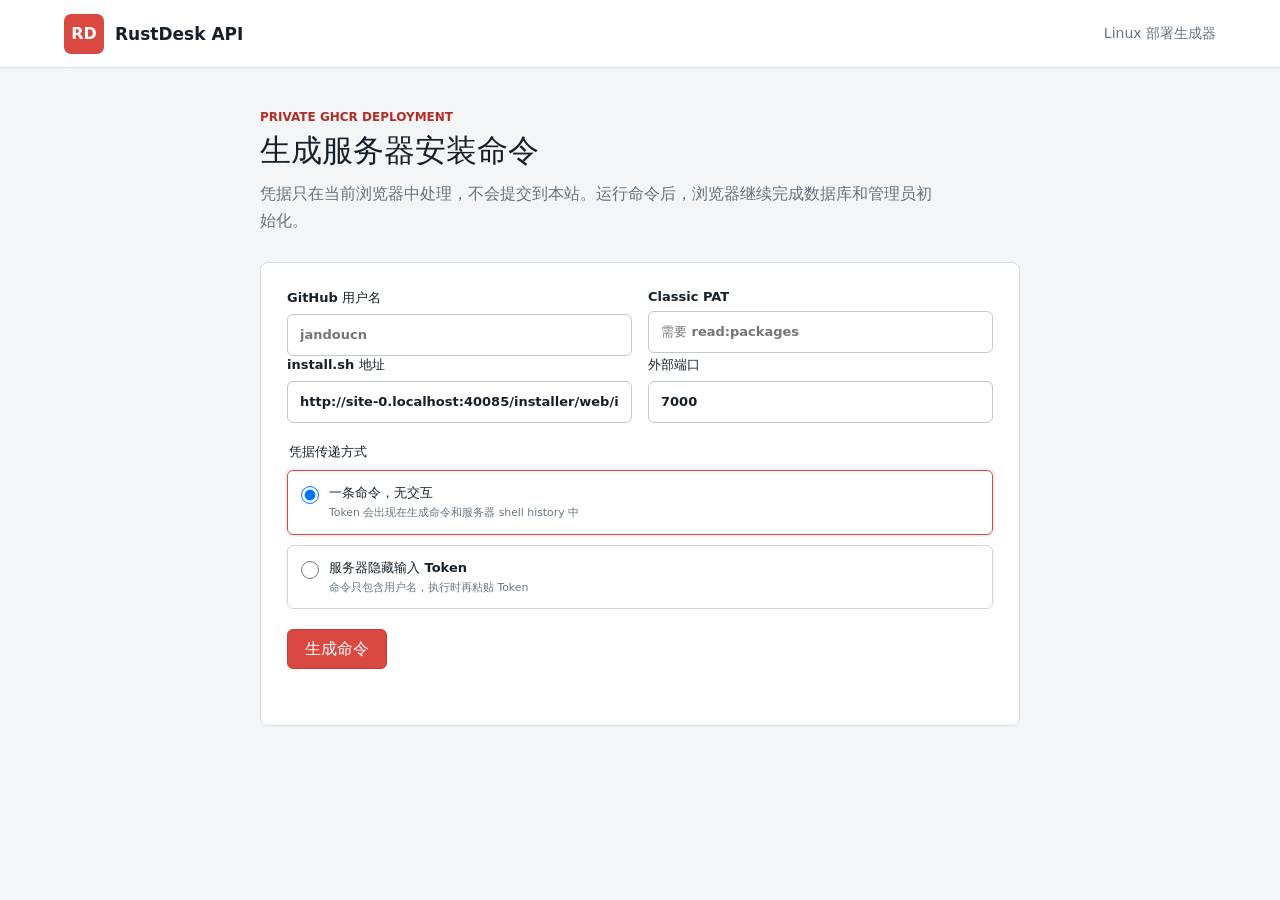
==== installer/web/index.html @ 16efbc1f "feat: 增加网页初始化与私有 GHCR 部署" ====
<!doctype html>
<html lang="zh-CN">
<head>
  <meta charset="utf-8">
  <meta name="viewport" content="width=device-width,initial-scale=1">
  <title>RustDesk API 部署命令</title>
  <link rel="stylesheet" href="./style.css">
</head>
<body>
  <header class="topbar">
    <div class="brand"><span>RD</span><strong>RustDesk API</strong></div>
    <p>Linux 部署生成器</p>
  </header>
  <main>
    <section class="intro">
      <p class="eyebrow">Private GHCR deployment</p>
      <h1>生成服务器安装命令</h1>
      <p>凭据只在当前浏览器中处理，不会提交到本站。运行命令后，浏览器继续完成数据库和管理员初始化。</p>
    </section>
    <form id="command-form" novalidate>
      <div class="field-row">
        <label>GitHub 用户名<input name="username" autocomplete="username" required maxlength="39" placeholder="jandoucn"></label>
        <label>Classic PAT<input name="token" type="password" autocomplete="off" required placeholder="需要 read:packages"></label>
      </div>
      <div class="field-row secondary-fields">
        <label>install.sh 地址<input name="script_url" type="url" required></label>
        <label>外部端口<input name="port" type="number" value="7000" min="1" max="65535" inputmode="numeric" required></label>
      </div>
      <fieldset>
        <legend>凭据传递方式</legend>
        <label class="option"><input type="radio" name="mode" value="embedded" checked><span><strong>一条命令，无交互</strong><small>Token 会出现在生成命令和服务器 shell history 中</small></span></label>
        <label class="option"><input type="radio" name="mode" value="prompt"><span><strong>服务器隐藏输入 Token</strong><small>命令只包含用户名，执行时再粘贴 Token</small></span></label>
      </fieldset>
      <button type="submit">生成命令</button>
      <p id="form-error" class="error" role="alert"></p>
    </form>
    <section id="result" class="result" hidden>
      <div class="result-head"><h2>在 Linux 服务器执行</h2><button id="copy" type="button">复制</button></div>
      <pre><code id="command"></code></pre>
      <p id="history-warning" class="warning">执行成功后建议从 shell history 删除这一条命令。</p>
      <ol>
        <li>命令自动安装或启动 Docker，并登录私有 GHCR。</li>
        <li>打开命令输出的 <code>/setup</code> 地址。</li>
        <li>选择 SQLite、自动创建 MySQL 8.4，或连接已有 MySQL。</li>
      </ol>
    </section>
  </main>
  <script src="./app.js"></script>
</body>
</html>
---- installer/web/style.css ----
:root{font-family:Inter,ui-sans-serif,system-ui,-apple-system,BlinkMacSystemFont,"Segoe UI",sans-serif;color:#17202a;background:#f3f5f6;font-synthesis:none}*{box-sizing:border-box}body{margin:0;min-width:320px}button,input{font:inherit;letter-spacing:0}.topbar{min-height:68px;padding:12px clamp(18px,5vw,64px);display:flex;align-items:center;justify-content:space-between;border-bottom:1px solid #dce2e6;background:#fff}.topbar p{margin:0;color:#66737d;font-size:14px}.brand{display:flex;align-items:center;gap:11px}.brand span{display:grid;place-items:center;width:40px;height:40px;border-radius:7px;background:#d94841;color:#fff;font-weight:800}.brand strong{font-size:17px}main{width:min(760px,calc(100% - 32px));margin:42px auto 64px}.intro{margin-bottom:28px}.eyebrow{margin:0 0 8px;color:#b32e29;font-size:12px;font-weight:800;text-transform:uppercase}.intro h1{margin:0;font-size:31px;line-height:1.2;letter-spacing:0}.intro>p:last-child{max-width:680px;margin:12px 0 0;color:#64727d;line-height:1.65}form{padding:26px;border:1px solid #d5dde2;border-radius:8px;background:#fff}.field-row{display:grid;grid-template-columns:1fr 1fr;gap:16px}label,legend{font-size:13px;font-weight:700}label>input{display:block;width:100%;height:42px;margin-top:7px;padding:0 12px;border:1px solid #bdc8d0;border-radius:6px;color:#17202a;background:#fff}input:focus{outline:3px solid rgba(23,107,135,.18);border-color:#176b87}form>label{display:block;margin-top:17px}fieldset{display:grid;gap:10px;margin:20px 0;padding:0;border:0}legend{margin-bottom:9px}.option{display:flex;align-items:flex-start;gap:10px;padding:13px;border:1px solid #ccd5dc;border-radius:6px;cursor:pointer}.option:has(input:checked){border-color:#d94841;box-shadow:0 0 0 2px rgba(217,72,65,.08)}.option input{width:18px;height:18px;margin:2px 0 0}.option span,.option strong,.option small{display:block}.option small{margin-top:3px;color:#67757f;font-weight:400;line-height:1.45}button{min-height:40px;padding:0 17px;border:1px solid #c63d37;border-radius:6px;background:#d94841;color:#fff;cursor:pointer;font-weight:750}button:focus-visible{outline:3px solid rgba(23,107,135,.25);outline-offset:2px}.error{min-height:20px;margin:10px 0 0;color:#b42318;font-weight:700}.result{margin-top:22px;padding:24px;border:1px solid #d5dde2;border-radius:8px;background:#fff}.result-head{display:flex;align-items:center;justify-content:space-between;gap:16px}.result h2{margin:0;font-size:19px}.result button{border-color:#176b87;background:#176b87}pre{margin:16px 0 12px;padding:16px;overflow:auto;border-radius:6px;background:#17202a;color:#f7f9fa;line-height:1.55;white-space:pre-wrap;overflow-wrap:anywhere}.warning{padding:11px 13px;border-left:3px solid #b7791f;background:#fff8e6;color:#694b16}.result ol{margin:18px 0 0;padding-left:22px;color:#4e5c66;line-height:1.8}.result code{font-size:13px}@media(max-width:620px){.topbar{align-items:flex-start;flex-direction:column;gap:8px}.topbar p{padding-left:51px}main{margin-top:28px}.intro h1{font-size:26px}.field-row{grid-template-columns:1fr}form,.result{padding:18px}.result-head{align-items:flex-start;flex-direction:column}.result-head button{width:100%}}
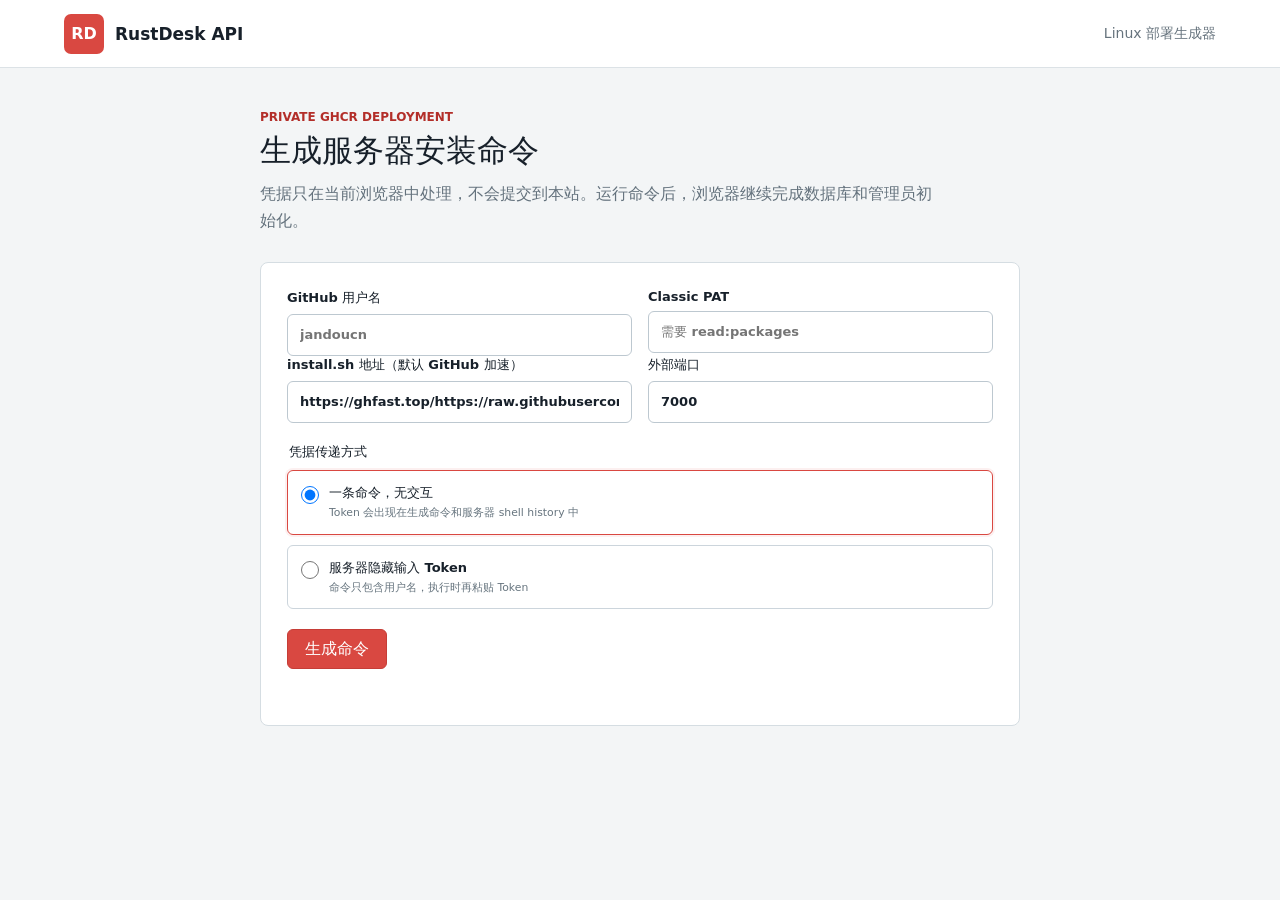
==== commit f0deb1b3: "feat: 增加国内下载与 MySQL 镜像加速" ====
--- a/installer/web/index.html
+++ b/installer/web/index.html
@@ -23,7 +23,7 @@
         <label>Classic PAT<input name="token" type="password" autocomplete="off" required placeholder="需要 read:packages"></label>
       </div>
       <div class="field-row secondary-fields">
-        <label>install.sh 地址<input name="script_url" type="url" required></label>
+        <label>install.sh 地址（默认 GitHub 加速）<input name="script_url" type="url" required></label>
         <label>外部端口<input name="port" type="number" value="7000" min="1" max="65535" inputmode="numeric" required></label>
       </div>
       <fieldset>
@@ -39,7 +39,7 @@
       <pre><code id="command"></code></pre>
       <p id="history-warning" class="warning">执行成功后建议从 shell history 删除这一条命令。</p>
       <ol>
-        <li>命令自动安装或启动 Docker，并登录私有 GHCR。</li>
+        <li>脚本经 ghfast.top 下载并校验 SHA-256，然后登录私有 GHCR。</li>
         <li>打开命令输出的 <code>/setup</code> 地址。</li>
         <li>选择 SQLite、自动创建 MySQL 8.4，或连接已有 MySQL。</li>
       </ol>
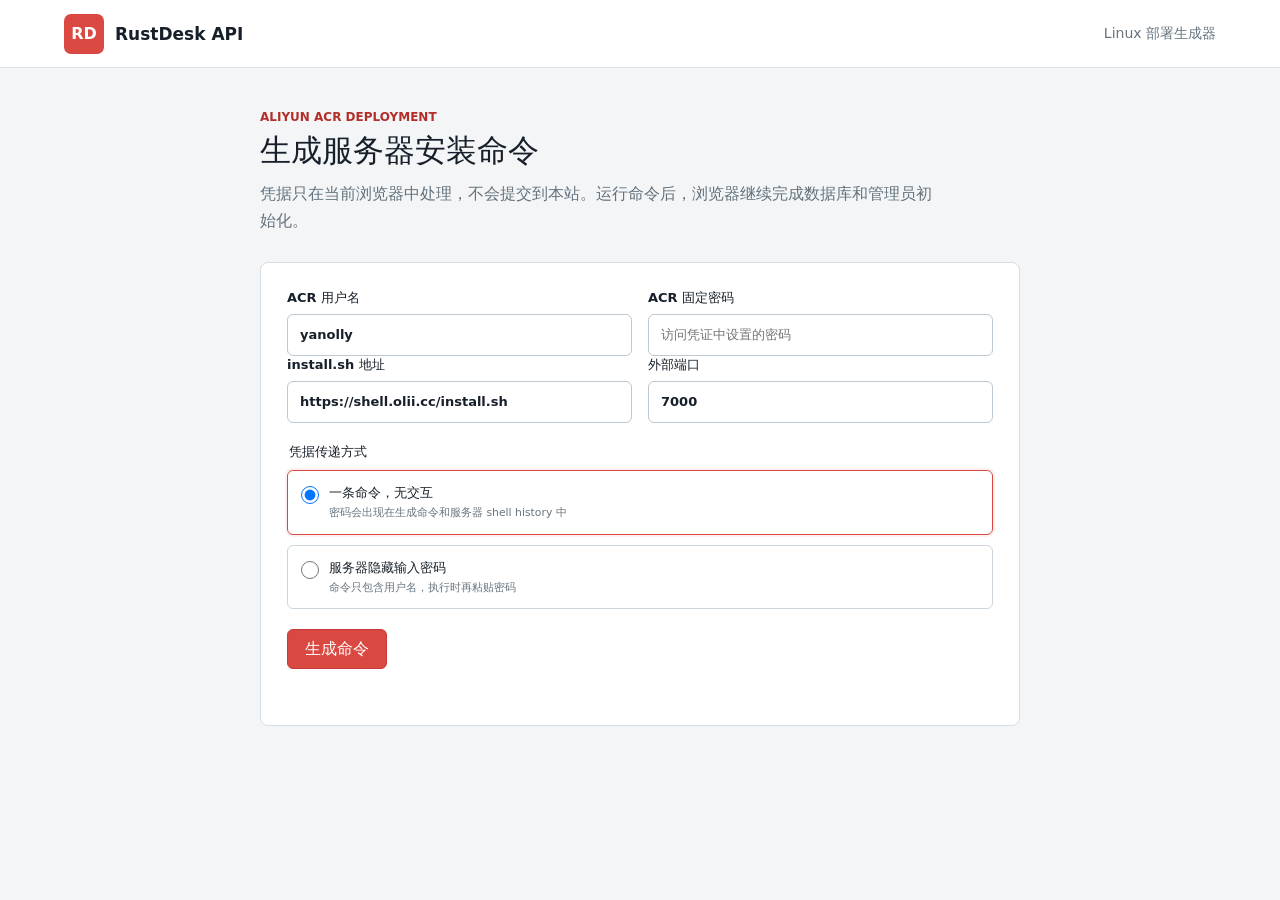
==== commit ce04e5d5: "feat: 迁移镜像发布与部署至阿里云 ACR" ====
--- a/installer/web/index.html
+++ b/installer/web/index.html
@@ -13,23 +13,23 @@
   </header>
   <main>
     <section class="intro">
-      <p class="eyebrow">Private GHCR deployment</p>
+      <p class="eyebrow">Aliyun ACR deployment</p>
       <h1>生成服务器安装命令</h1>
       <p>凭据只在当前浏览器中处理，不会提交到本站。运行命令后，浏览器继续完成数据库和管理员初始化。</p>
     </section>
     <form id="command-form" novalidate>
       <div class="field-row">
-        <label>GitHub 用户名<input name="username" autocomplete="username" required maxlength="39" placeholder="jandoucn"></label>
-        <label>Classic PAT<input name="token" type="password" autocomplete="off" required placeholder="需要 read:packages"></label>
+        <label>ACR 用户名<input name="username" autocomplete="username" required maxlength="128" value="yanolly"></label>
+        <label>ACR 固定密码<input name="token" type="password" autocomplete="off" required placeholder="访问凭证中设置的密码"></label>
       </div>
       <div class="field-row secondary-fields">
-        <label>install.sh 地址（默认 GitHub 加速）<input name="script_url" type="url" required></label>
+        <label>install.sh 地址<input name="script_url" type="url" required></label>
         <label>外部端口<input name="port" type="number" value="7000" min="1" max="65535" inputmode="numeric" required></label>
       </div>
       <fieldset>
         <legend>凭据传递方式</legend>
-        <label class="option"><input type="radio" name="mode" value="embedded" checked><span><strong>一条命令，无交互</strong><small>Token 会出现在生成命令和服务器 shell history 中</small></span></label>
-        <label class="option"><input type="radio" name="mode" value="prompt"><span><strong>服务器隐藏输入 Token</strong><small>命令只包含用户名，执行时再粘贴 Token</small></span></label>
+        <label class="option"><input type="radio" name="mode" value="embedded" checked><span><strong>一条命令，无交互</strong><small>密码会出现在生成命令和服务器 shell history 中</small></span></label>
+        <label class="option"><input type="radio" name="mode" value="prompt"><span><strong>服务器隐藏输入密码</strong><small>命令只包含用户名，执行时再粘贴密码</small></span></label>
       </fieldset>
       <button type="submit">生成命令</button>
       <p id="form-error" class="error" role="alert"></p>
@@ -39,7 +39,7 @@
       <pre><code id="command"></code></pre>
       <p id="history-warning" class="warning">执行成功后建议从 shell history 删除这一条命令。</p>
       <ol>
-        <li>脚本经 ghfast.top 下载并校验 SHA-256，然后登录私有 GHCR。</li>
+        <li>脚本从 shell.olii.cc 下载并校验 SHA-256，然后登录阿里云私有 ACR。</li>
         <li>打开命令输出的 <code>/setup</code> 地址。</li>
         <li>选择 SQLite、自动创建 MySQL 8.4，或连接已有 MySQL。</li>
       </ol>
